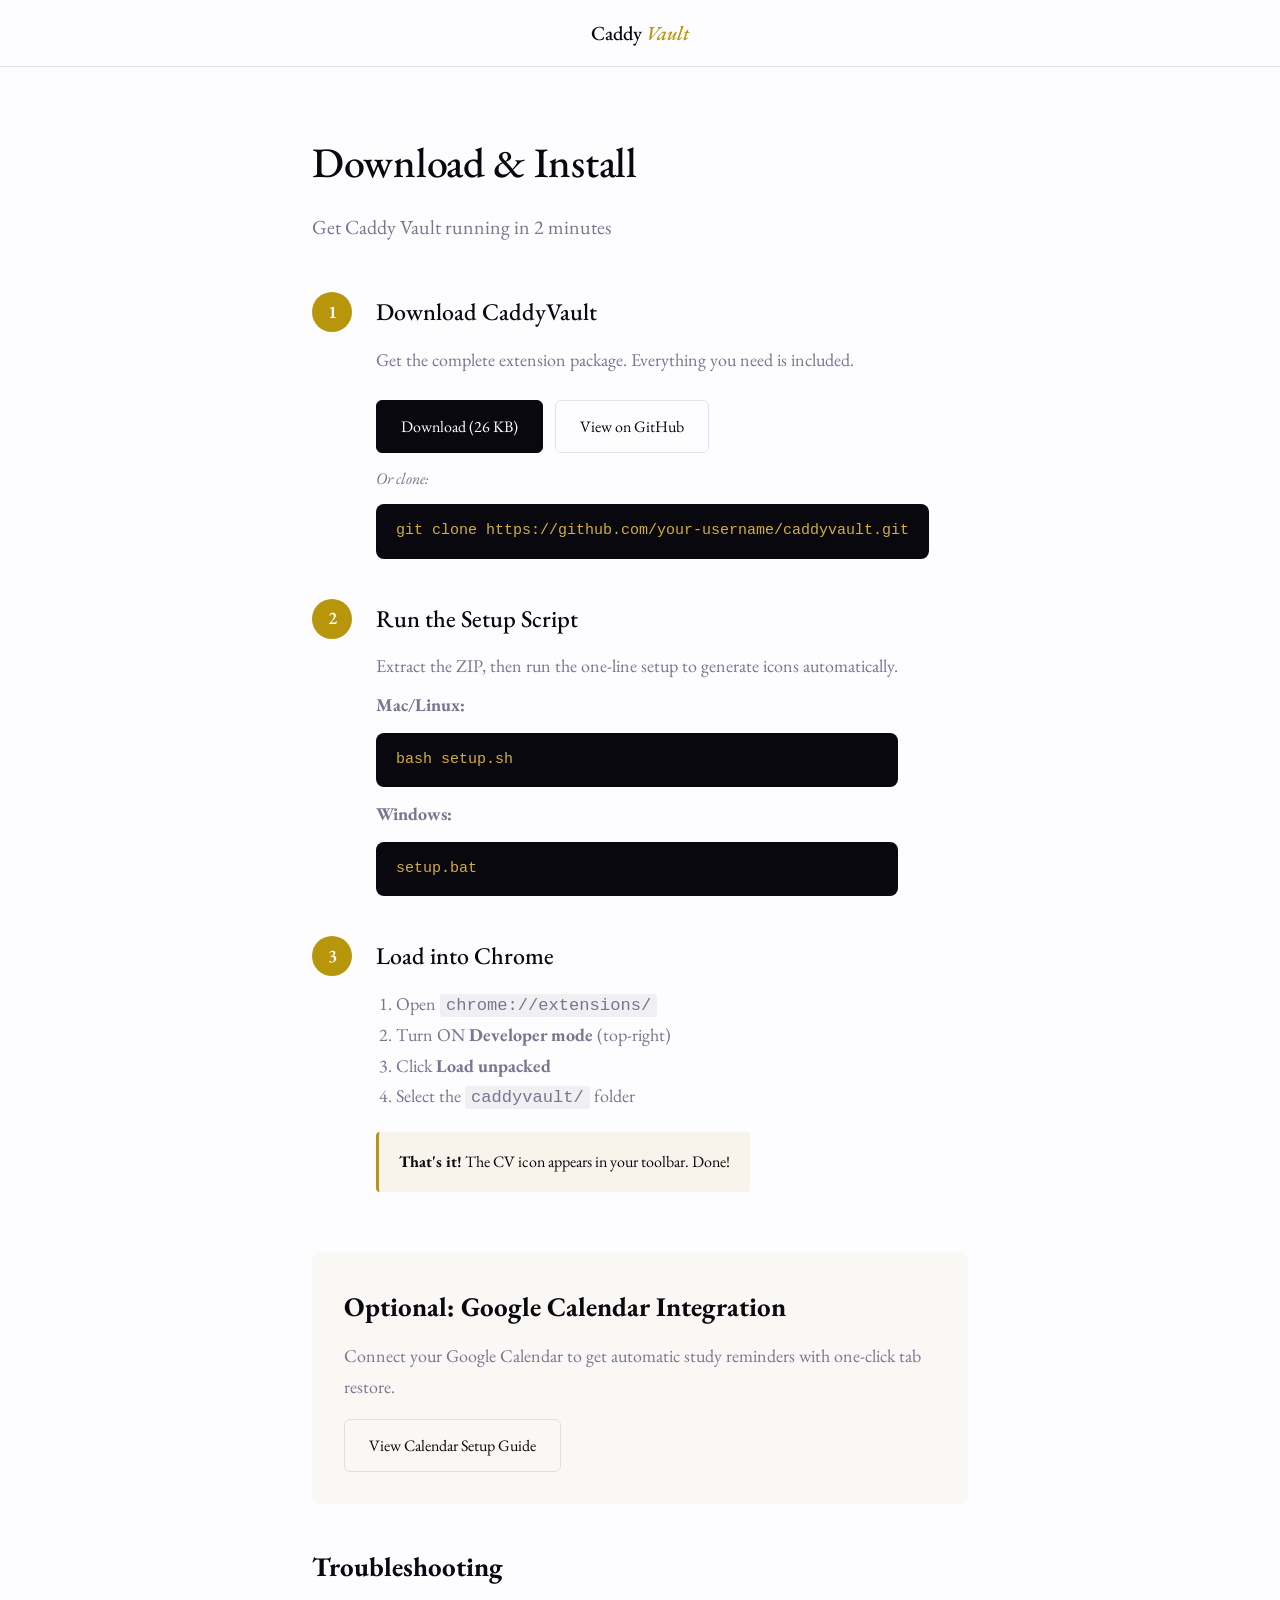
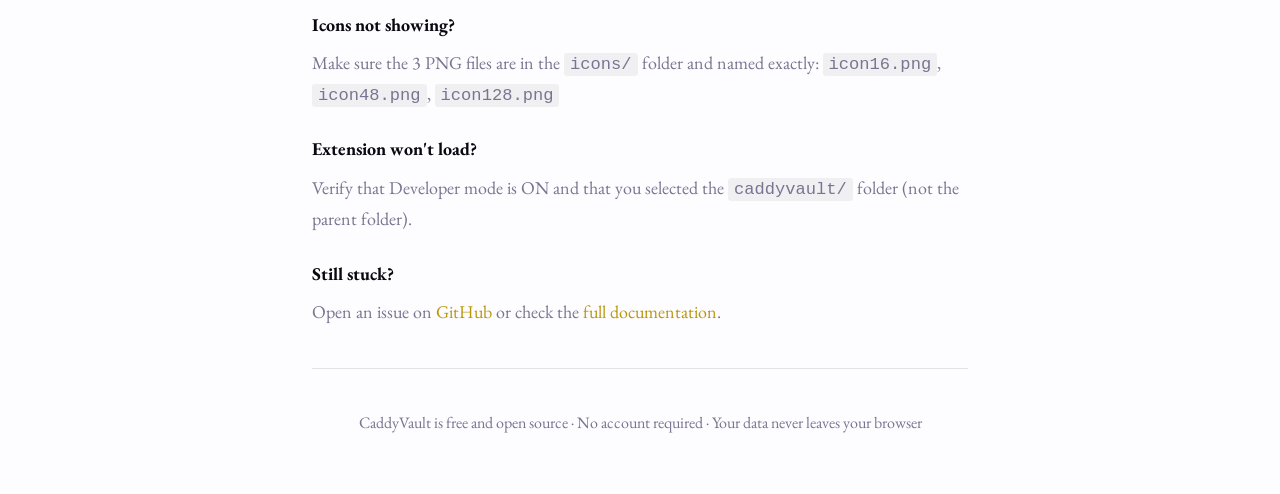
==== download.html @ b6a77a02 "Fix download buttons to directly download ZIP" ====
<!DOCTYPE html>
<html lang="en">
<head>
  <meta charset="UTF-8">
  <meta name="viewport" content="width=device-width, initial-scale=1.0">
  <title>Download Caddy Vault — Chrome Extension</title>
  <link rel="preconnect" href="https://fonts.googleapis.com">
  <link href="https://fonts.googleapis.com/css2?family=EB+Garamond:ital,wght@0,400;0,500;0,600;1,400;1,500&display=swap" rel="stylesheet">
  <style>
    :root {
      --black:      #0A080F;
      --white:      #FDFCFF;
      --gold:       #B8960C;
      --text:       #0A080F;
      --text-muted: #7A7490;
      --border:     rgba(10, 8, 15, 0.1);
      --font:       'EB Garamond', 'Garamond', 'Times New Roman', Georgia, serif;
    }

    * { margin: 0; padding: 0; box-sizing: border-box; }
    body {
      font-family: var(--font);
      font-size: 18px;
      line-height: 1.7;
      color: var(--text);
      background-color: var(--white);
      -webkit-font-smoothing: antialiased;
    }

    a { color: inherit; text-decoration: none; }
    em { font-style: italic; }
    code {
      background: rgba(10, 8, 15, 0.05);
      padding: 2px 6px;
      border-radius: 3px;
      font-family: monospace;
      font-size: 0.95em;
    }

    .container {
      max-width: 720px;
      margin: 0 auto;
      padding: 60px 32px;
    }

    .nav {
      background: rgba(253, 252, 255, 0.92);
      border-bottom: 1px solid var(--border);
      padding: 16px 32px;
      text-align: center;
    }

    .nav-logo {
      font-size: 20px;
      font-weight: 500;
      color: var(--black);
    }

    .nav-logo em {
      color: var(--gold);
    }

    h1 {
      font-size: 42px;
      font-weight: 500;
      margin-bottom: 12px;
      letter-spacing: -0.3px;
    }

    .hero-sub {
      font-size: 20px;
      color: var(--text-muted);
      margin-bottom: 48px;
    }

    .steps {
      display: flex;
      flex-direction: column;
      gap: 40px;
      margin-bottom: 60px;
    }

    .step {
      display: flex;
      gap: 24px;
    }

    .step-num {
      flex-shrink: 0;
      width: 40px;
      height: 40px;
      border-radius: 50%;
      background: var(--gold);
      color: var(--white);
      display: flex;
      align-items: center;
      justify-content: center;
      font-weight: 600;
      font-size: 18px;
    }

    .step-content h2 {
      font-size: 24px;
      margin-bottom: 12px;
      font-weight: 500;
    }

    .step-content p {
      color: var(--text-muted);
      margin-bottom: 8px;
    }

    .code-block {
      background: var(--black);
      color: #d4af37;
      padding: 16px 20px;
      border-radius: 8px;
      font-family: monospace;
      font-size: 15px;
      line-height: 1.5;
      margin-top: 12px;
      overflow-x: auto;
    }

    .button-group {
      display: flex;
      gap: 12px;
      margin-top: 24px;
      flex-wrap: wrap;
    }

    .btn {
      padding: 12px 24px;
      border-radius: 6px;
      border: 1px solid;
      font-family: var(--font);
      font-size: 16px;
      cursor: pointer;
      transition: all 0.15s;
      text-align: center;
      display: inline-block;
    }

    .btn-primary {
      background: var(--black);
      color: var(--white);
      border-color: var(--black);
    }

    .btn-primary:hover {
      opacity: 0.85;
    }

    .btn-secondary {
      background: transparent;
      color: var(--black);
      border-color: var(--border);
    }

    .btn-secondary:hover {
      border-color: var(--black);
    }

    .tip {
      background: rgba(184, 150, 12, 0.08);
      border-left: 3px solid var(--gold);
      padding: 16px 20px;
      border-radius: 4px;
      margin-top: 20px;
      font-size: 16px;
    }

    .tip strong {
      color: var(--black);
    }

    .footer {
      border-top: 1px solid var(--border);
      padding-top: 40px;
      text-align: center;
      color: var(--text-muted);
      font-size: 16px;
    }

    @media (max-width: 600px) {
      h1 { font-size: 32px; }
      .step { gap: 16px; }
      .container { padding: 40px 20px; }
    }
  </style>
</head>
<body>

  <div class="nav">
    <div class="nav-logo">Caddy <em>Vault</em></div>
  </div>

  <div class="container">

    <h1>Download & Install</h1>
    <p class="hero-sub">Get Caddy Vault running in 2 minutes</p>

    <div class="steps">

      <!-- Step 1: Download -->
      <div class="step">
        <div class="step-num">1</div>
        <div class="step-content">
          <h2>Download CaddyVault</h2>
          <p>Get the complete extension package. Everything you need is included.</p>
          <div class="button-group">
            <a href="downloads/caddyvault-v1.0.0.zip" class="btn btn-primary" download>Download (26 KB)</a>
            <a href="https://github.com/your-username/caddyvault" class="btn btn-secondary">View on GitHub</a>
          </div>
          <p style="margin-top: 12px; color: var(--text-muted); font-size: 16px;"><em>Or clone:</em></p>
          <div class="code-block">git clone https://github.com/your-username/caddyvault.git</div>
        </div>
      </div>

      <!-- Step 2: Run Setup Script -->
      <div class="step">
        <div class="step-num">2</div>
        <div class="step-content">
          <h2>Run the Setup Script</h2>
          <p>Extract the ZIP, then run the one-line setup to generate icons automatically.</p>
          <p><strong>Mac/Linux:</strong></p>
          <div class="code-block">bash setup.sh</div>
          <p style="margin-top: 12px;"><strong>Windows:</strong></p>
          <div class="code-block">setup.bat</div>
        </div>
      </div>

      <!-- Step 3: Load into Chrome -->
      <div class="step">
        <div class="step-num">3</div>
        <div class="step-content">
          <h2>Load into Chrome</h2>
          <ol style="margin-left: 20px; color: var(--text-muted);">
            <li>Open <code>chrome://extensions/</code></li>
            <li>Turn ON <strong>Developer mode</strong> (top-right)</li>
            <li>Click <strong>Load unpacked</strong></li>
            <li>Select the <code>caddyvault/</code> folder</li>
          </ol>
          <div class="tip">
            <strong>That's it!</strong> The CV icon appears in your toolbar. Done!
          </div>
        </div>
      </div>

    </div>

    <!-- Optional Calendar -->
    <div style="background: rgba(184, 150, 12, 0.04); padding: 32px; border-radius: 8px; margin-bottom: 40px;">
      <h2 style="margin-bottom: 12px;">Optional: Google Calendar Integration</h2>
      <p style="color: var(--text-muted); margin-bottom: 16px;">
        Connect your Google Calendar to get automatic study reminders with one-click tab restore.
      </p>
      <a href="/INSTALL.md" class="btn btn-secondary">View Calendar Setup Guide</a>
    </div>

    <!-- FAQ -->
    <div style="margin-bottom: 40px;">
      <h2 style="margin-bottom: 20px;">Troubleshooting</h2>

      <div style="margin-bottom: 24px;">
        <h3 style="margin-bottom: 8px; font-size: 18px;">Icons not showing?</h3>
        <p style="color: var(--text-muted);">Make sure the 3 PNG files are in the <code>icons/</code> folder and named exactly: <code>icon16.png</code>, <code>icon48.png</code>, <code>icon128.png</code></p>
      </div>

      <div style="margin-bottom: 24px;">
        <h3 style="margin-bottom: 8px; font-size: 18px;">Extension won't load?</h3>
        <p style="color: var(--text-muted);">Verify that Developer mode is ON and that you selected the <code>caddyvault/</code> folder (not the parent folder).</p>
      </div>

      <div>
        <h3 style="margin-bottom: 8px; font-size: 18px;">Still stuck?</h3>
        <p style="color: var(--text-muted);">Open an issue on <a href="https://github.com/your-username/caddyvault/issues" style="color: var(--gold);">GitHub</a> or check the <a href="/INSTALL.md" style="color: var(--gold);">full documentation</a>.</p>
      </div>
    </div>

    <div class="footer">
      <p>CaddyVault is free and open source · No account required · Your data never leaves your browser</p>
    </div>

  </div>

</body>
</html>
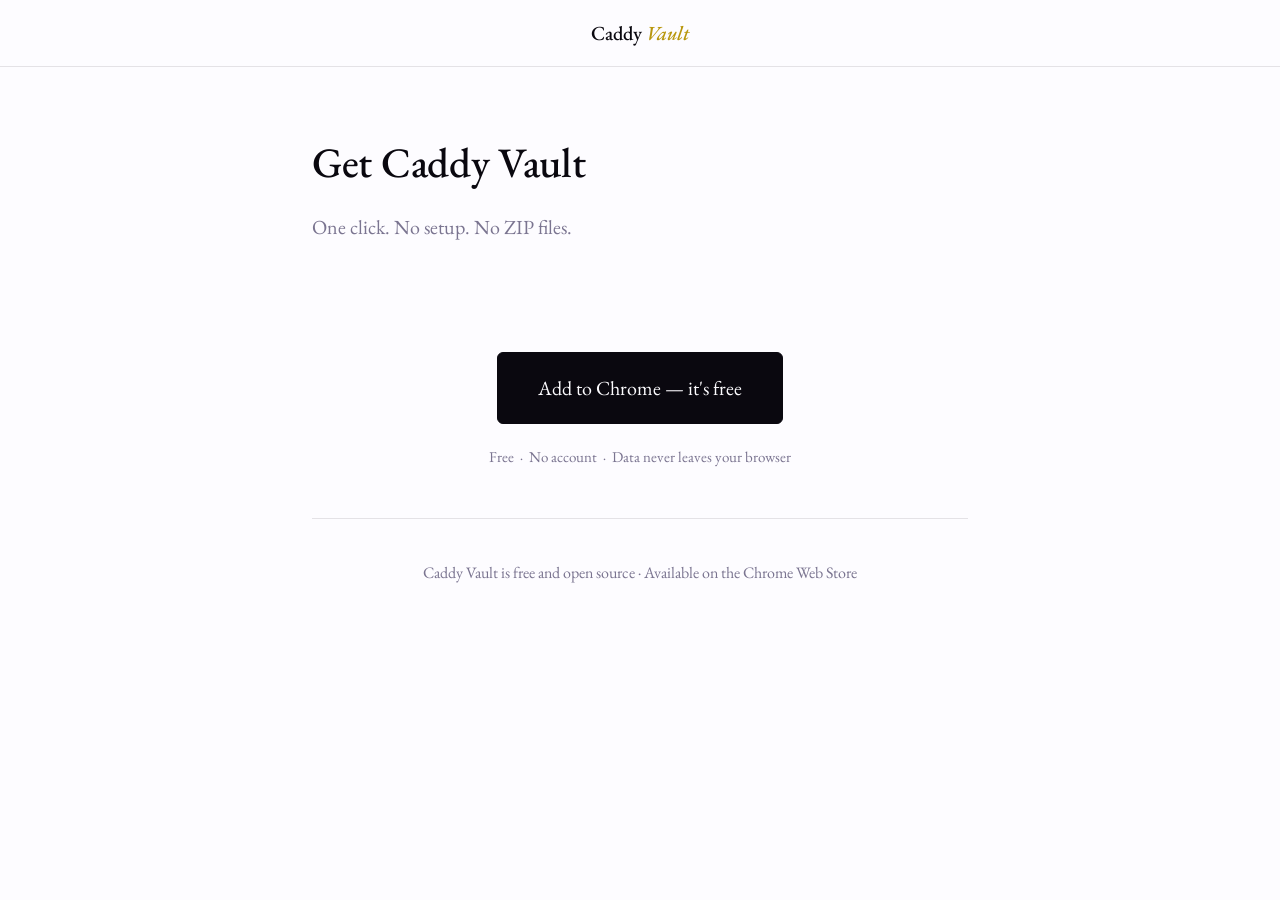
==== commit 7ee5d568: "Switch all download links to Chrome Web Store Replaced zip file downloads and multi-step install ins" ====
--- a/download.html
+++ b/download.html
@@ -197,89 +197,16 @@
 
   <div class="container">
 
-    <h1>Download & Install</h1>
-    <p class="hero-sub">Get Caddy Vault running in 2 minutes</p>
-
-    <div class="steps">
-
-      <!-- Step 1: Download -->
-      <div class="step">
-        <div class="step-num">1</div>
-        <div class="step-content">
-          <h2>Download CaddyVault</h2>
-          <p>Get the complete extension package. Everything you need is included.</p>
-          <div class="button-group">
-            <a href="downloads/caddyvault-v1.0.0.zip" class="btn btn-primary" download>Download (26 KB)</a>
-            <a href="https://github.com/your-username/caddyvault" class="btn btn-secondary">View on GitHub</a>
-          </div>
-          <p style="margin-top: 12px; color: var(--text-muted); font-size: 16px;"><em>Or clone:</em></p>
-          <div class="code-block">git clone https://github.com/your-username/caddyvault.git</div>
-        </div>
-      </div>
-
-      <!-- Step 2: Run Setup Script -->
-      <div class="step">
-        <div class="step-num">2</div>
-        <div class="step-content">
-          <h2>Run the Setup Script</h2>
-          <p>Extract the ZIP, then run the one-line setup to generate icons automatically.</p>
-          <p><strong>Mac/Linux:</strong></p>
-          <div class="code-block">bash setup.sh</div>
-          <p style="margin-top: 12px;"><strong>Windows:</strong></p>
-          <div class="code-block">setup.bat</div>
-        </div>
-      </div>
-
-      <!-- Step 3: Load into Chrome -->
-      <div class="step">
-        <div class="step-num">3</div>
-        <div class="step-content">
-          <h2>Load into Chrome</h2>
-          <ol style="margin-left: 20px; color: var(--text-muted);">
-            <li>Open <code>chrome://extensions/</code></li>
-            <li>Turn ON <strong>Developer mode</strong> (top-right)</li>
-            <li>Click <strong>Load unpacked</strong></li>
-            <li>Select the <code>caddyvault/</code> folder</li>
-          </ol>
-          <div class="tip">
-            <strong>That's it!</strong> The CV icon appears in your toolbar. Done!
-          </div>
-        </div>
-      </div>
-
+    <h1>Get Caddy Vault</h1>
+    <p class="hero-sub">One click. No setup. No ZIP files.</p>
+
+    <div style="text-align: center; padding: 60px 0 48px;">
+      <a href="https://chromewebstore.google.com/detail/cnccbejnbghlafnobeefoljgocfjikmf" class="btn btn-primary" target="_blank" rel="noopener" style="font-size: 20px; padding: 18px 40px;">Add to Chrome — it's free</a>
+      <p style="margin-top: 20px; color: var(--text-muted); font-size: 15px;">Free &nbsp;·&nbsp; No account &nbsp;·&nbsp; Data never leaves your browser</p>
     </div>
 
-    <!-- Optional Calendar -->
-    <div style="background: rgba(184, 150, 12, 0.04); padding: 32px; border-radius: 8px; margin-bottom: 40px;">
-      <h2 style="margin-bottom: 12px;">Optional: Google Calendar Integration</h2>
-      <p style="color: var(--text-muted); margin-bottom: 16px;">
-        Connect your Google Calendar to get automatic study reminders with one-click tab restore.
-      </p>
-      <a href="/INSTALL.md" class="btn btn-secondary">View Calendar Setup Guide</a>
-    </div>
-
-    <!-- FAQ -->
-    <div style="margin-bottom: 40px;">
-      <h2 style="margin-bottom: 20px;">Troubleshooting</h2>
-
-      <div style="margin-bottom: 24px;">
-        <h3 style="margin-bottom: 8px; font-size: 18px;">Icons not showing?</h3>
-        <p style="color: var(--text-muted);">Make sure the 3 PNG files are in the <code>icons/</code> folder and named exactly: <code>icon16.png</code>, <code>icon48.png</code>, <code>icon128.png</code></p>
-      </div>
-
-      <div style="margin-bottom: 24px;">
-        <h3 style="margin-bottom: 8px; font-size: 18px;">Extension won't load?</h3>
-        <p style="color: var(--text-muted);">Verify that Developer mode is ON and that you selected the <code>caddyvault/</code> folder (not the parent folder).</p>
-      </div>
-
-      <div>
-        <h3 style="margin-bottom: 8px; font-size: 18px;">Still stuck?</h3>
-        <p style="color: var(--text-muted);">Open an issue on <a href="https://github.com/your-username/caddyvault/issues" style="color: var(--gold);">GitHub</a> or check the <a href="/INSTALL.md" style="color: var(--gold);">full documentation</a>.</p>
-      </div>
-    </div>
-
     <div class="footer">
-      <p>CaddyVault is free and open source · No account required · Your data never leaves your browser</p>
+      <p>Caddy Vault is free and open source · Available on the Chrome Web Store</p>
     </div>
 
   </div>
